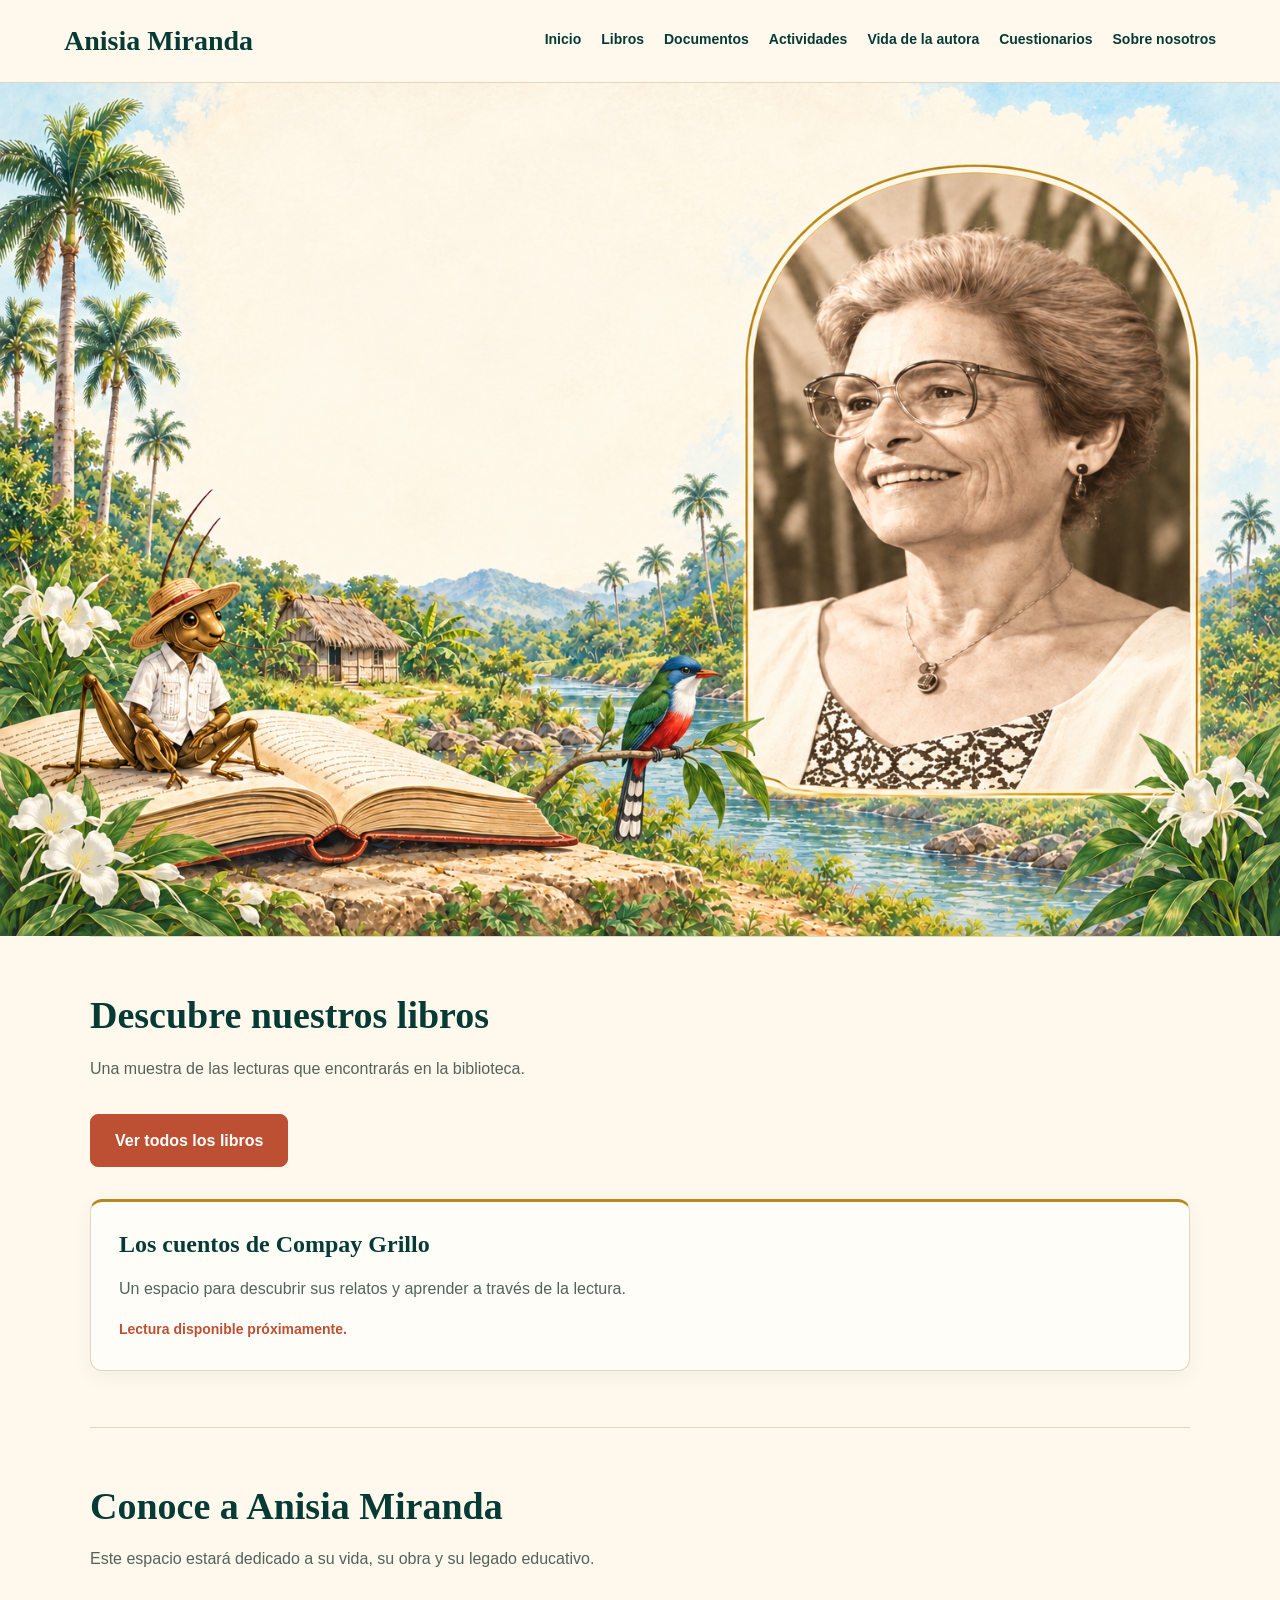
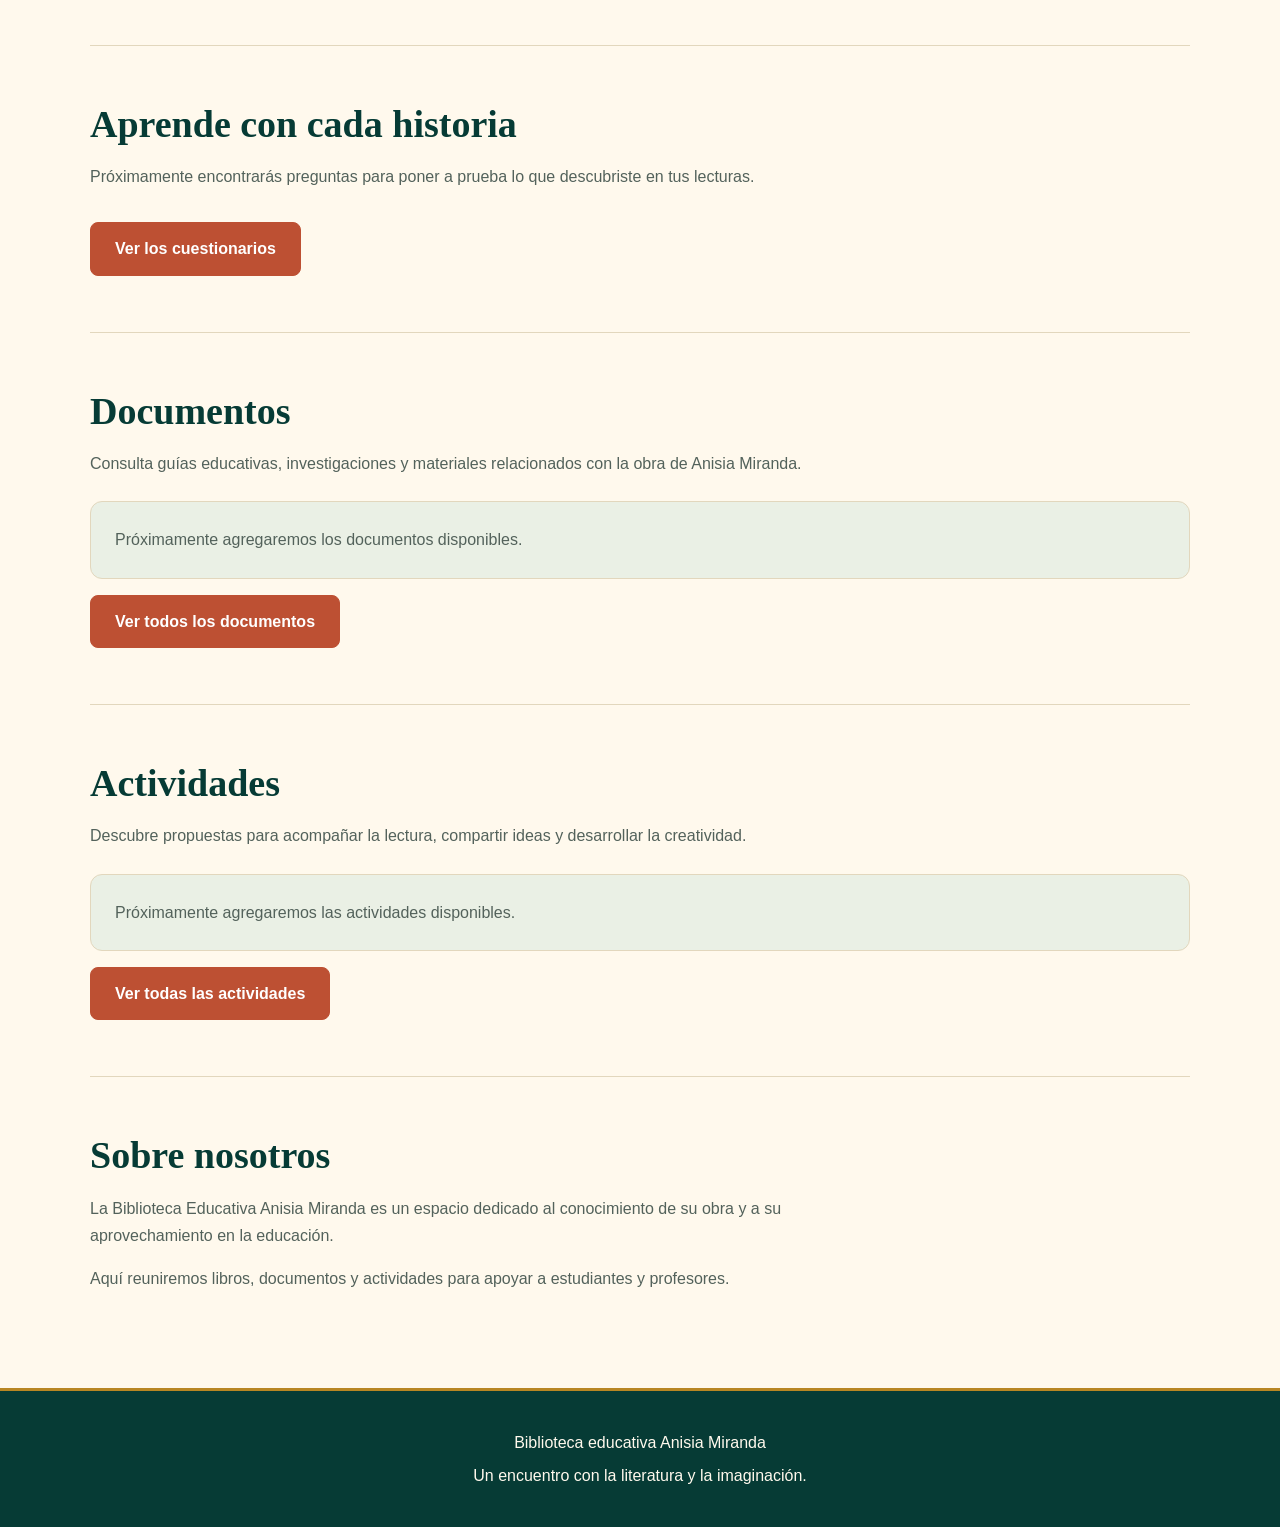
==== index.html @ e451b978 "Dashboard Initial" ====
<!DOCTYPE html>
<html lang="es">
<head>
    <meta charset="UTF-8">
    <meta name="viewport" content="width=device-width, initial-scale=1.0">
    <title>Biblioteca Anisia Miranda Fernandez</title>

    <!--Main CSS-->
    <link rel="stylesheet" href="css/style.css">

    <!-- Main JavaScript -->
    <script defer src="js/script.js"></script>

</head>
<body>
    <header>
        <a href="#inicio" class="logo">Anisia Miranda</a>

        <nav aria-label="Navegación principal">
            <a href="index.html" aria-current="page">Inicio</a>
            <a href="header/libros.html">Libros</a>
            <a href="header/documentos.html">Documentos</a>
            <a href="header/actividades.html">Actividades</a>
            <a href="index.html#autora">Vida de la autora</a>
            <a href="header/cuestionarios.html">Cuestionarios</a>
            <a href="index.html#nosotros">Sobre nosotros</a>
        </nav>
    </header>

    <main>
        <section id="inicio" class="hero">
            <img
                src="img/dashboard.png"
                alt="Anisia Miranda junto a un paisaje cubano con palmas,
                flores de mariposa blanca, un tocororo y Compay Grillo
                sentado sobre un libro."
                width="1536"
                height="1024"
            >
        </section>

        <section id="biblioteca">
            <h2>Descubre nuestros libros</h2>
            <p>Una muestra de las lecturas que encontrarás en la biblioteca.</p>
            <a href="libros.html" class="boton">Ver todos los libros</a>
            
        
            <div id="lista-libros" class="lista-libros">
                <article class="libro">
                    <h3>Los cuentos de Compay Grillo</h3>
                    <p>
                        Un espacio para descubrir sus relatos y aprender
                        a través de la lectura.
                    </p>
                    <p class="estado">Lectura disponible próximamente.</p>
                </article>
            </div>
        </section>


        <section id="autora">
            <h2>Conoce a Anisia Miranda</h2>
            <p>
                Este espacio estará dedicado a su vida, su obra
                y su legado educativo.
            </p>
        </section>


        <section id="cuestionarios">
            <h2>Aprende con cada historia</h2>
            <p>
                Próximamente encontrarás preguntas para poner
                a prueba lo que descubriste en tus lecturas.
            </p>
            <a href="header/cuestionarios.html" class="boton">Ver los cuestionarios</a>
        </section>
    
    
        <section id="documentos">
            <h2>Documentos</h2>
            <p>
                Consulta guías educativas, investigaciones y materiales
                relacionados con la obra de Anisia Miranda.
            </p>
            <div id="lista-documentos">
            <p>Próximamente agregaremos los documentos disponibles.</p>
            </div>
            <a href="header/documentos.html" class="boton">Ver todos los documentos</a>
        </section>

        <section id="actividades">
            <h2>Actividades</h2>
            <p>
                Descubre propuestas para acompañar la lectura,
                compartir ideas y desarrollar la creatividad.
            </p>
            <div id="lista-actividades">
                <p>Próximamente agregaremos las actividades disponibles.</p>
            </div>
            <a href="header/actividades.html" class="boton">Ver todas las actividades</a>
        </section>

        <section id="nosotros">
            <h2>Sobre nosotros</h2>
            <p>
                La Biblioteca Educativa Anisia Miranda es un espacio
                dedicado al conocimiento de su obra y a su aprovechamiento
                en la educación.
            </p>
            <p>
                Aquí reuniremos libros, documentos y actividades para
                apoyar a estudiantes y profesores.
            </p>
        </section>
    
    
    </main>

    <footer>
        <p>Biblioteca educativa Anisia Miranda</p>
        <p>Un encuentro con la literatura y la imaginación.</p>
    </footer>
    
</body>
</html>
---- css/style.css ----
/* Colores de la biblioteca */
:root {
  --fondo: #fff9ed;
  --papel: #fffdf7;
  --verde: #063b35;
  --verde-claro: #eaf0e5;
  --terracota: #bd5033;
  --terracota-oscuro: #9e4028;
  --dorado: #b88623;
  --texto: #183d35;
  --texto-secundario: #53625b;
  --borde: #e2d7bd;
}

/* Ajustes generales */
* {
  box-sizing: border-box;
}

body {
  margin: 0;
  background-color: var(--fondo);
  color: var(--texto);
  font-family: Arial, sans-serif;
  line-height: 1.7;
}

a {
  color: var(--verde);
}

a:focus-visible,
input:focus-visible,
button:focus-visible {
  outline: 3px solid var(--dorado);
  outline-offset: 4px;
}

/* Encabezado */
header {
  display: flex;
  justify-content: space-between;
  align-items: center;
  flex-wrap: wrap;
  gap: 20px;
  padding: 24px 5%;
  background-color: var(--fondo);
  border-bottom: 1px solid var(--borde);
}

.logo {
  color: var(--verde);
  font-family: Georgia, serif;
  font-size: 28px;
  font-weight: bold;
  line-height: 1.2;
  text-decoration: none;
}

/* Menú */
nav {
  display: flex;
  flex-wrap: wrap;
  gap: 12px 20px;
}

nav a {
  padding: 4px 0;
  color: var(--verde);
  border-bottom: 2px solid transparent;
  font-size: 14px;
  font-weight: bold;
  text-decoration: none;
}

nav a:hover {
  color: var(--terracota);
  border-bottom-color: var(--dorado);
}

/* Contenido */
main {
  width: 100%;
}

main > section {
  width: min(1100px, 90%);
  margin: 0 auto;
  padding: 56px 0;
  scroll-margin-top: 24px;
}

main > section + section {
  border-top: 1px solid var(--borde);
}

/* Imagen del dashboard */
main > #inicio.hero {
  width: 100%;
  max-width: none;
  margin: 0;
  padding: 0;
  background-color: var(--fondo);
  border: 0;
}

.hero img {
  display: block;
  width: 100%;
  height: auto;
}

/* Títulos y textos */
h1,
h2,
h3 {
  color: var(--verde);
  font-family: Georgia, serif;
  line-height: 1.2;
}

h1 {
  margin: 0 0 24px;
  font-size: clamp(36px, 6vw, 64px);
}

h2 {
  margin: 0 0 16px;
  font-size: clamp(28px, 4vw, 38px);
}

h3 {
  margin: 0 0 16px;
  font-size: 24px;
}

p {
  max-width: 720px;
  margin: 0 0 16px;
  color: var(--texto-secundario);
}

.etiqueta {
  color: var(--dorado);
  font-size: 13px;
  font-weight: bold;
  letter-spacing: 2px;
  text-transform: uppercase;
}

/* Botones */
.boton {
  display: inline-block;
  margin-top: 16px;
  padding: 12px 24px;
  background-color: var(--terracota);
  color: white;
  border: 1px solid var(--terracota);
  border-radius: 8px;
  font: inherit;
  font-weight: bold;
  text-align: center;
  text-decoration: none;
  cursor: pointer;
}

.boton:hover {
  background-color: var(--terracota-oscuro);
  border-color: var(--terracota-oscuro);
}

/* Buscador */
label {
  display: block;
  margin: 24px 0 8px;
  color: var(--verde);
  font-weight: bold;
}

input[type="search"] {
  width: 100%;
  max-width: 520px;
  padding: 14px 16px;
  background-color: var(--papel);
  color: var(--texto);
  border: 1px solid var(--borde);
  border-radius: 8px;
  font: inherit;
}

input[type="search"]::placeholder {
  color: var(--texto-secundario);
}

/* Catálogo de libros */
.lista-libros {
  display: grid;
  grid-template-columns: repeat(auto-fit, minmax(240px, 1fr));
  gap: 24px;
  margin-top: 32px;
}

.libro {
  padding: 28px;
  background-color: var(--papel);
  border: 1px solid var(--borde);
  border-top: 3px solid var(--dorado);
  border-radius: 12px;
  box-shadow: 0 6px 20px rgba(6, 59, 53, 0.05);
}

.libro img {
  display: block;
  width: 100%;
  height: auto;
  margin-bottom: 20px;
  border-radius: 6px;
}

.estado {
  margin-bottom: 0;
  color: var(--terracota);
  font-size: 14px;
  font-weight: bold;
}

/* Documentos y actividades */
#lista-documentos,
#lista-actividades {
  margin-top: 24px;
  padding: 24px;
  background-color: var(--verde-claro);
  border: 1px solid var(--borde);
  border-radius: 12px;
}

#lista-documentos p:last-child,
#lista-actividades p:last-child {
  margin-bottom: 0;
}

/* Pie de página */
footer {
  margin-top: 24px;
  padding: 32px 5%;
  background-color: var(--verde);
  border-top: 3px solid var(--dorado);
  text-align: center;
}

footer p {
  margin: 6px auto;
  color: var(--fondo);
}

footer a {
  color: var(--fondo);
}

/* Adaptación para teléfonos */
@media (max-width: 600px) {
  header {
    align-items: flex-start;
    flex-direction: column;
    padding: 20px;
  }

  .logo {
    font-size: 26px;
  }

  nav {
    gap: 10px 16px;
  }

  main > section {
    width: calc(100% - 40px);
    padding: 36px 0;
  }

  .lista-libros {
    grid-template-columns: 1fr;
  }

  .libro {
    padding: 24px;
  }
}
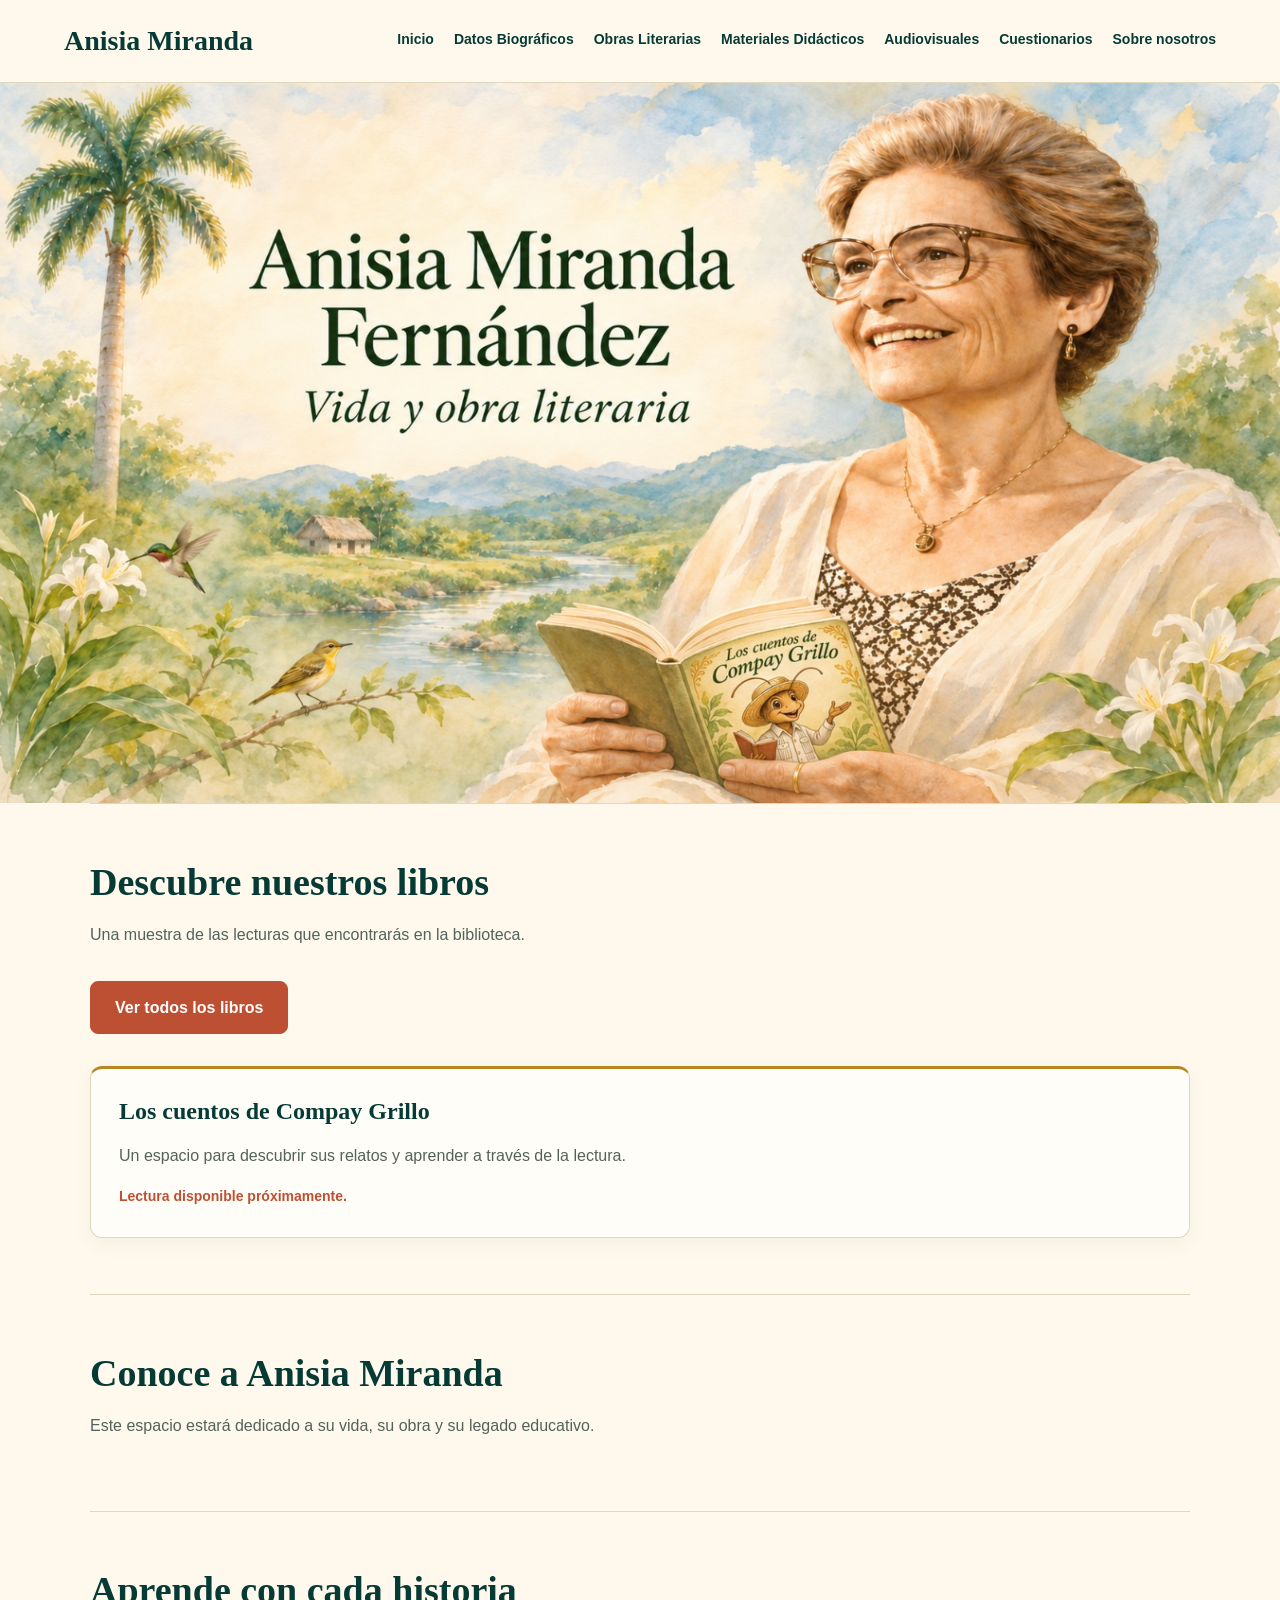
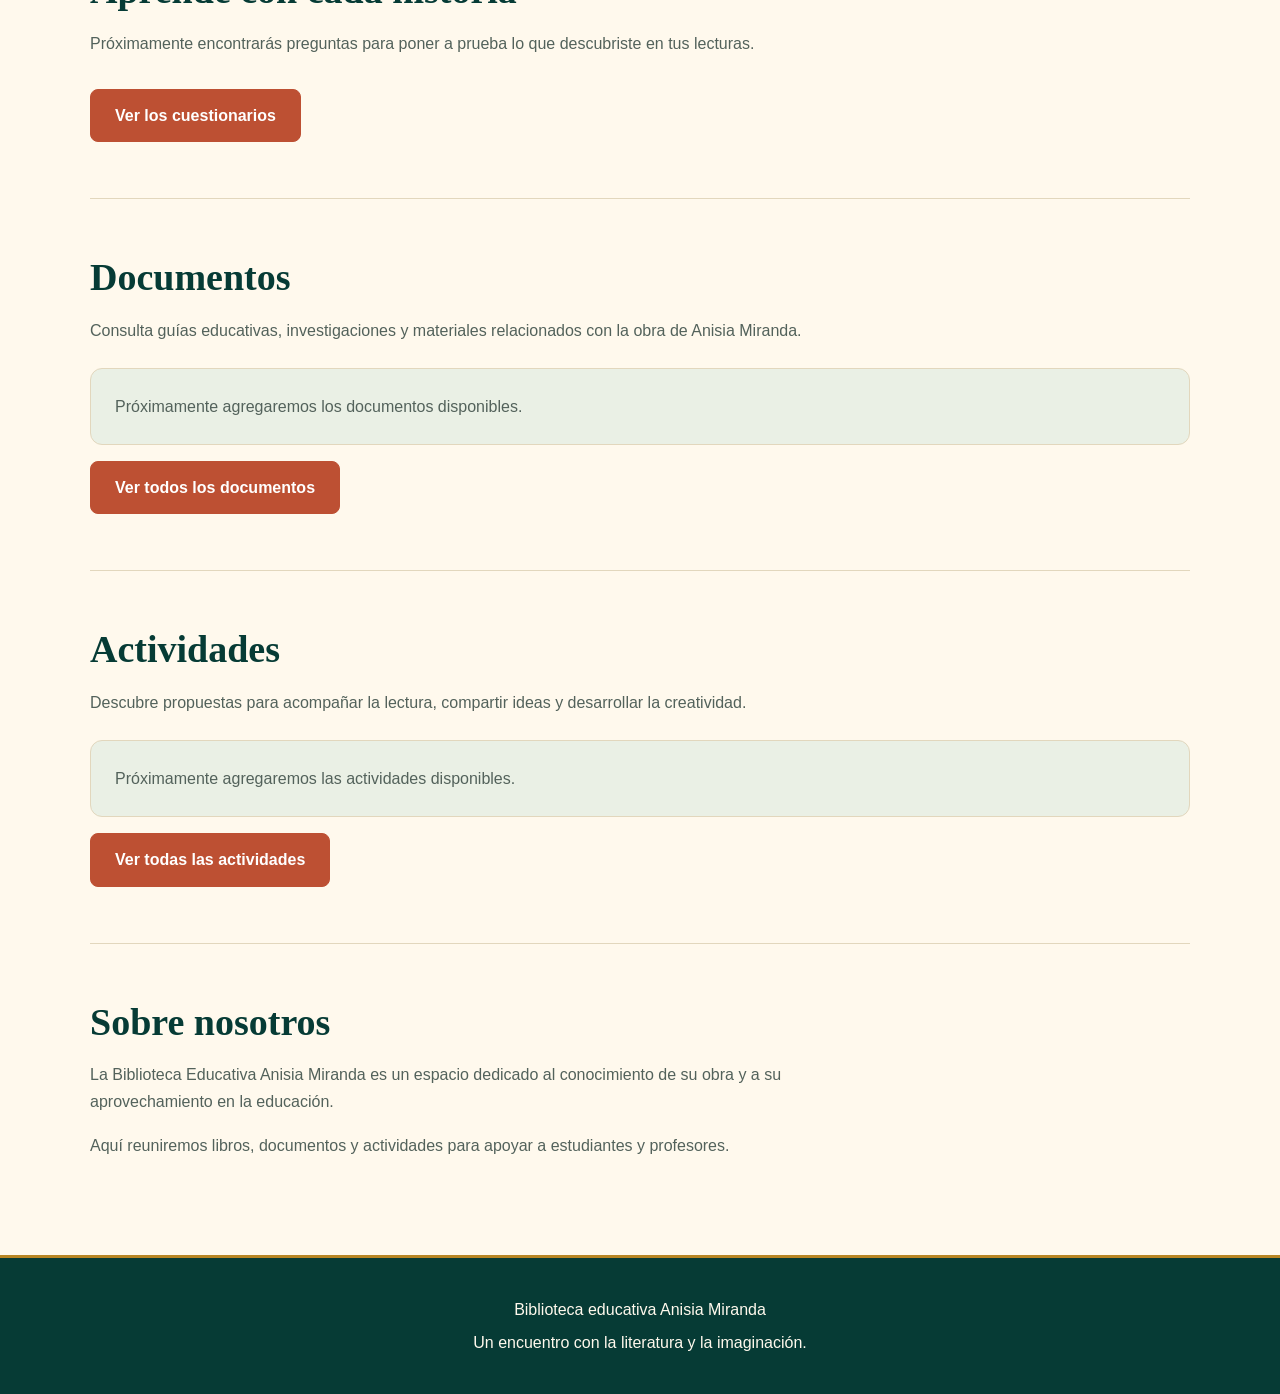
==== commit ee4c078f: "UPDATE FOR DASHBOARD" ====
--- a/index.html
+++ b/index.html
@@ -18,10 +18,12 @@
 
         <nav aria-label="Navegación principal">
             <a href="index.html" aria-current="page">Inicio</a>
-            <a href="header/libros.html">Libros</a>
-            <a href="header/documentos.html">Documentos</a>
-            <a href="header/actividades.html">Actividades</a>
-            <a href="index.html#autora">Vida de la autora</a>
+            <a href="index.html#autora">Datos Biográficos</a>
+            <a href="header/libros.html">Obras Literarias</a>
+            <a href="header/actividades.html">Materiales Didácticos</a>
+            <a href="header/documentos.html">Audiovisuales</a>
+            
+            
             <a href="header/cuestionarios.html">Cuestionarios</a>
             <a href="index.html#nosotros">Sobre nosotros</a>
         </nav>
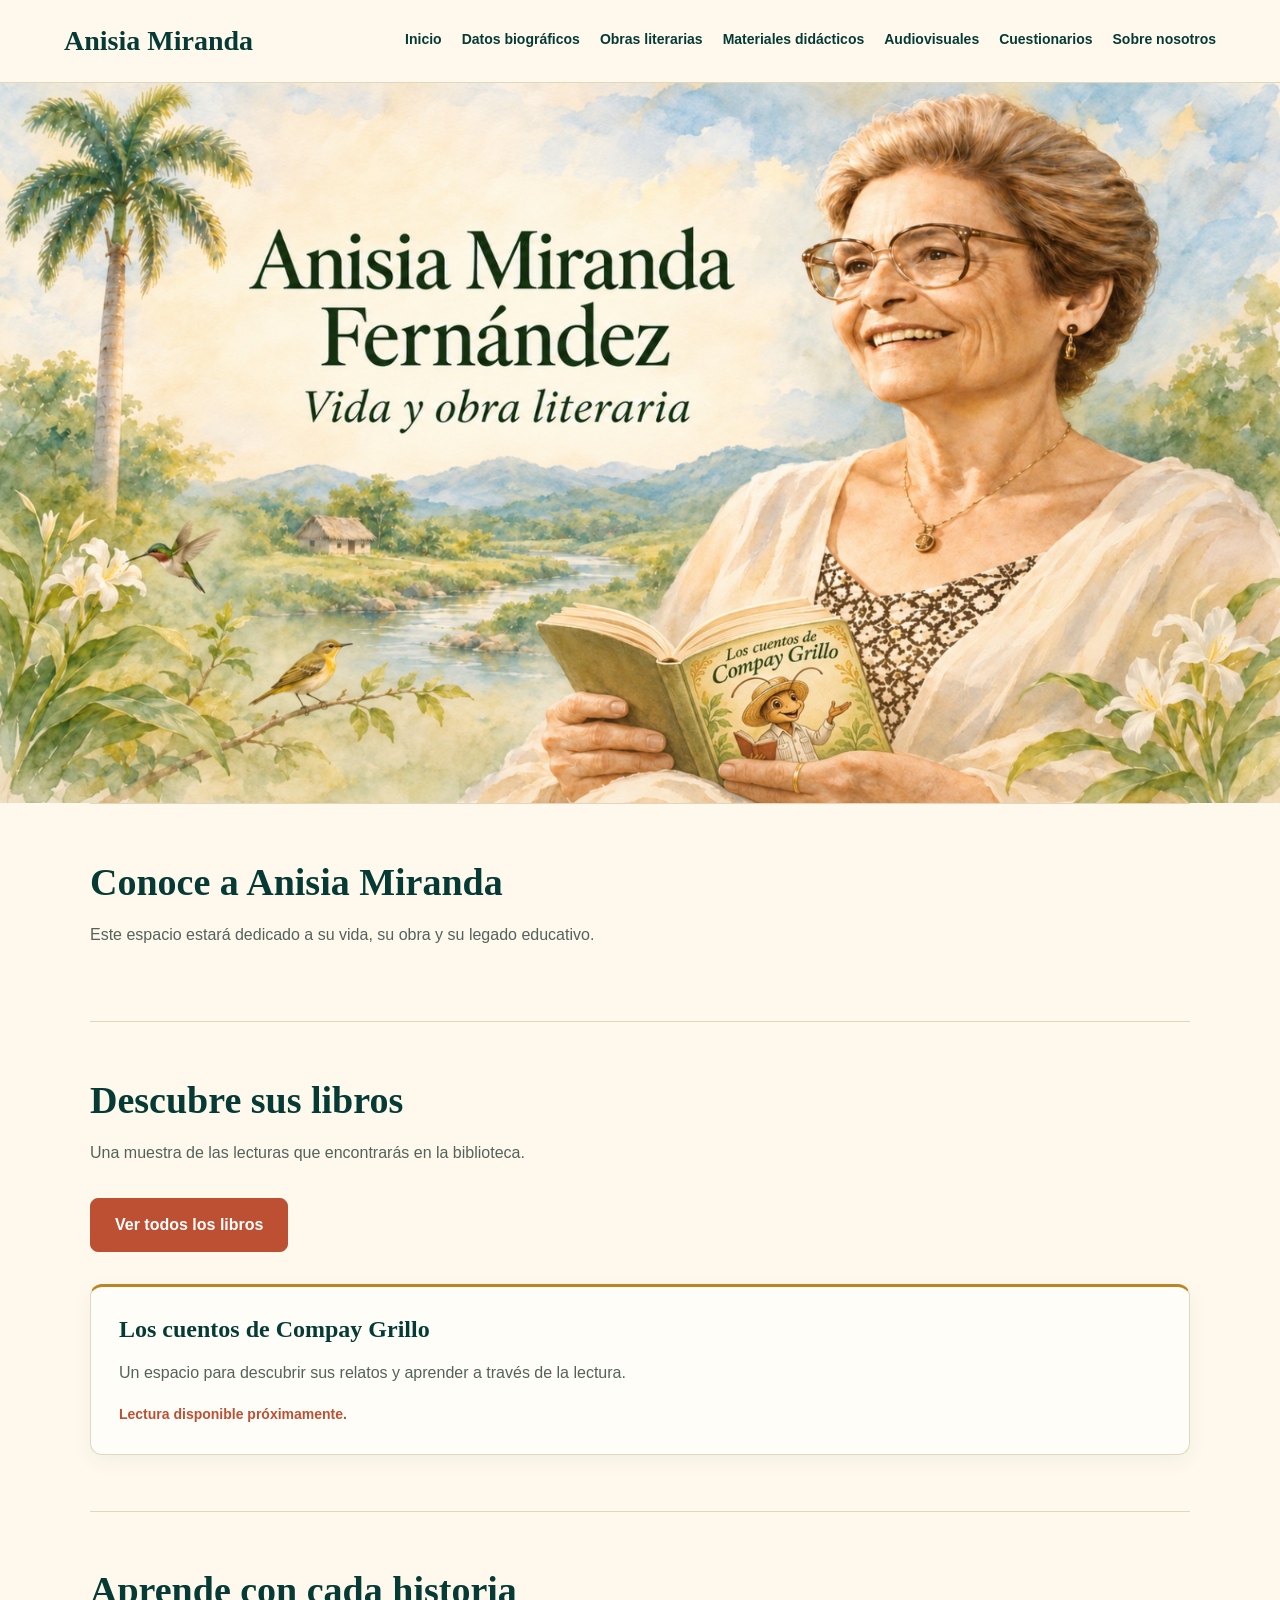
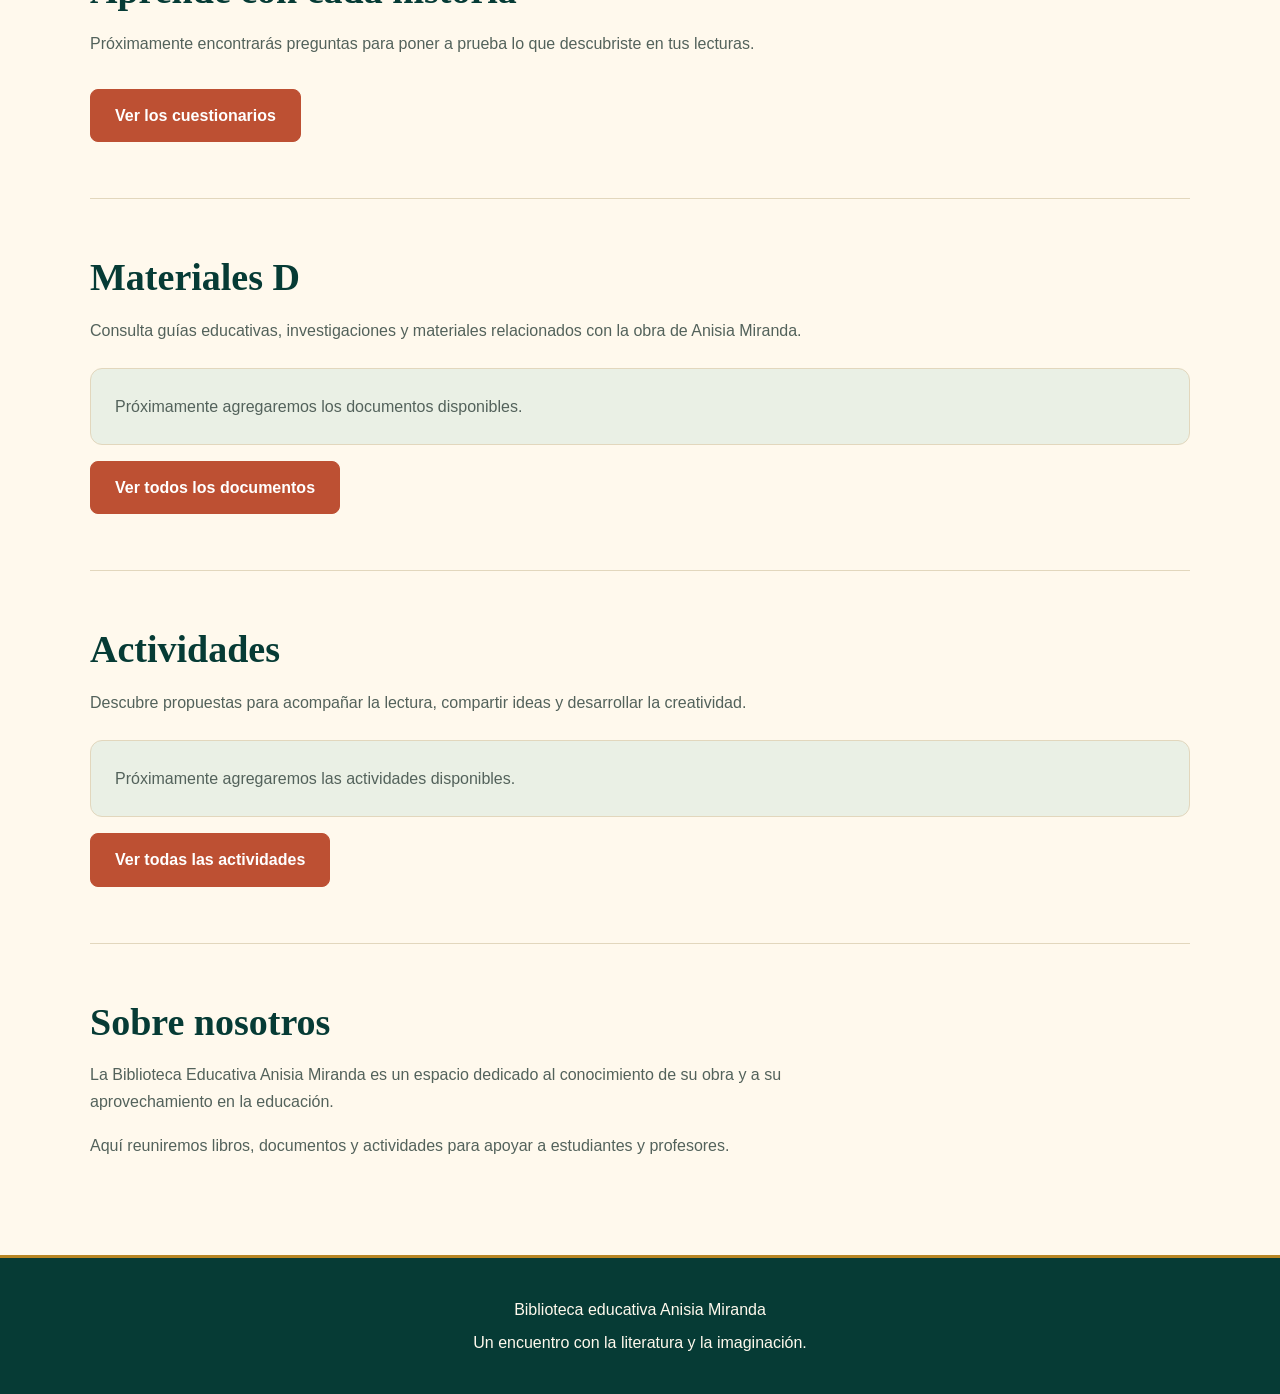
==== commit 94aaab3a: "Libro 1" ====
--- a/index.html
+++ b/index.html
@@ -18,12 +18,10 @@
 
         <nav aria-label="Navegación principal">
             <a href="index.html" aria-current="page">Inicio</a>
-            <a href="index.html#autora">Datos Biográficos</a>
-            <a href="header/libros.html">Obras Literarias</a>
-            <a href="header/actividades.html">Materiales Didácticos</a>
+            <a href="index.html#autora">Datos biográficos</a>
+            <a href="header/libros.html">Obras literarias</a>
+            <a href="header/actividades.html">Materiales didácticos</a>
             <a href="header/documentos.html">Audiovisuales</a>
-            
-            
             <a href="header/cuestionarios.html">Cuestionarios</a>
             <a href="index.html#nosotros">Sobre nosotros</a>
         </nav>
@@ -41,8 +39,18 @@
             >
         </section>
 
+        <section id="autora">
+            <h2>Conoce a Anisia Miranda</h2>
+            <p>
+                Este espacio estará dedicado a su vida, su obra
+                y su legado educativo.
+            </p>
+        </section>
+
+
+
         <section id="biblioteca">
-            <h2>Descubre nuestros libros</h2>
+            <h2>Descubre sus libros</h2>
             <p>Una muestra de las lecturas que encontrarás en la biblioteca.</p>
             <a href="libros.html" class="boton">Ver todos los libros</a>
             
@@ -60,13 +68,7 @@
         </section>
 
 
-        <section id="autora">
-            <h2>Conoce a Anisia Miranda</h2>
-            <p>
-                Este espacio estará dedicado a su vida, su obra
-                y su legado educativo.
-            </p>
-        </section>
+        
 
 
         <section id="cuestionarios">
@@ -80,7 +82,7 @@
     
     
         <section id="documentos">
-            <h2>Documentos</h2>
+            <h2>Materiales D</h2>
             <p>
                 Consulta guías educativas, investigaciones y materiales
                 relacionados con la obra de Anisia Miranda.
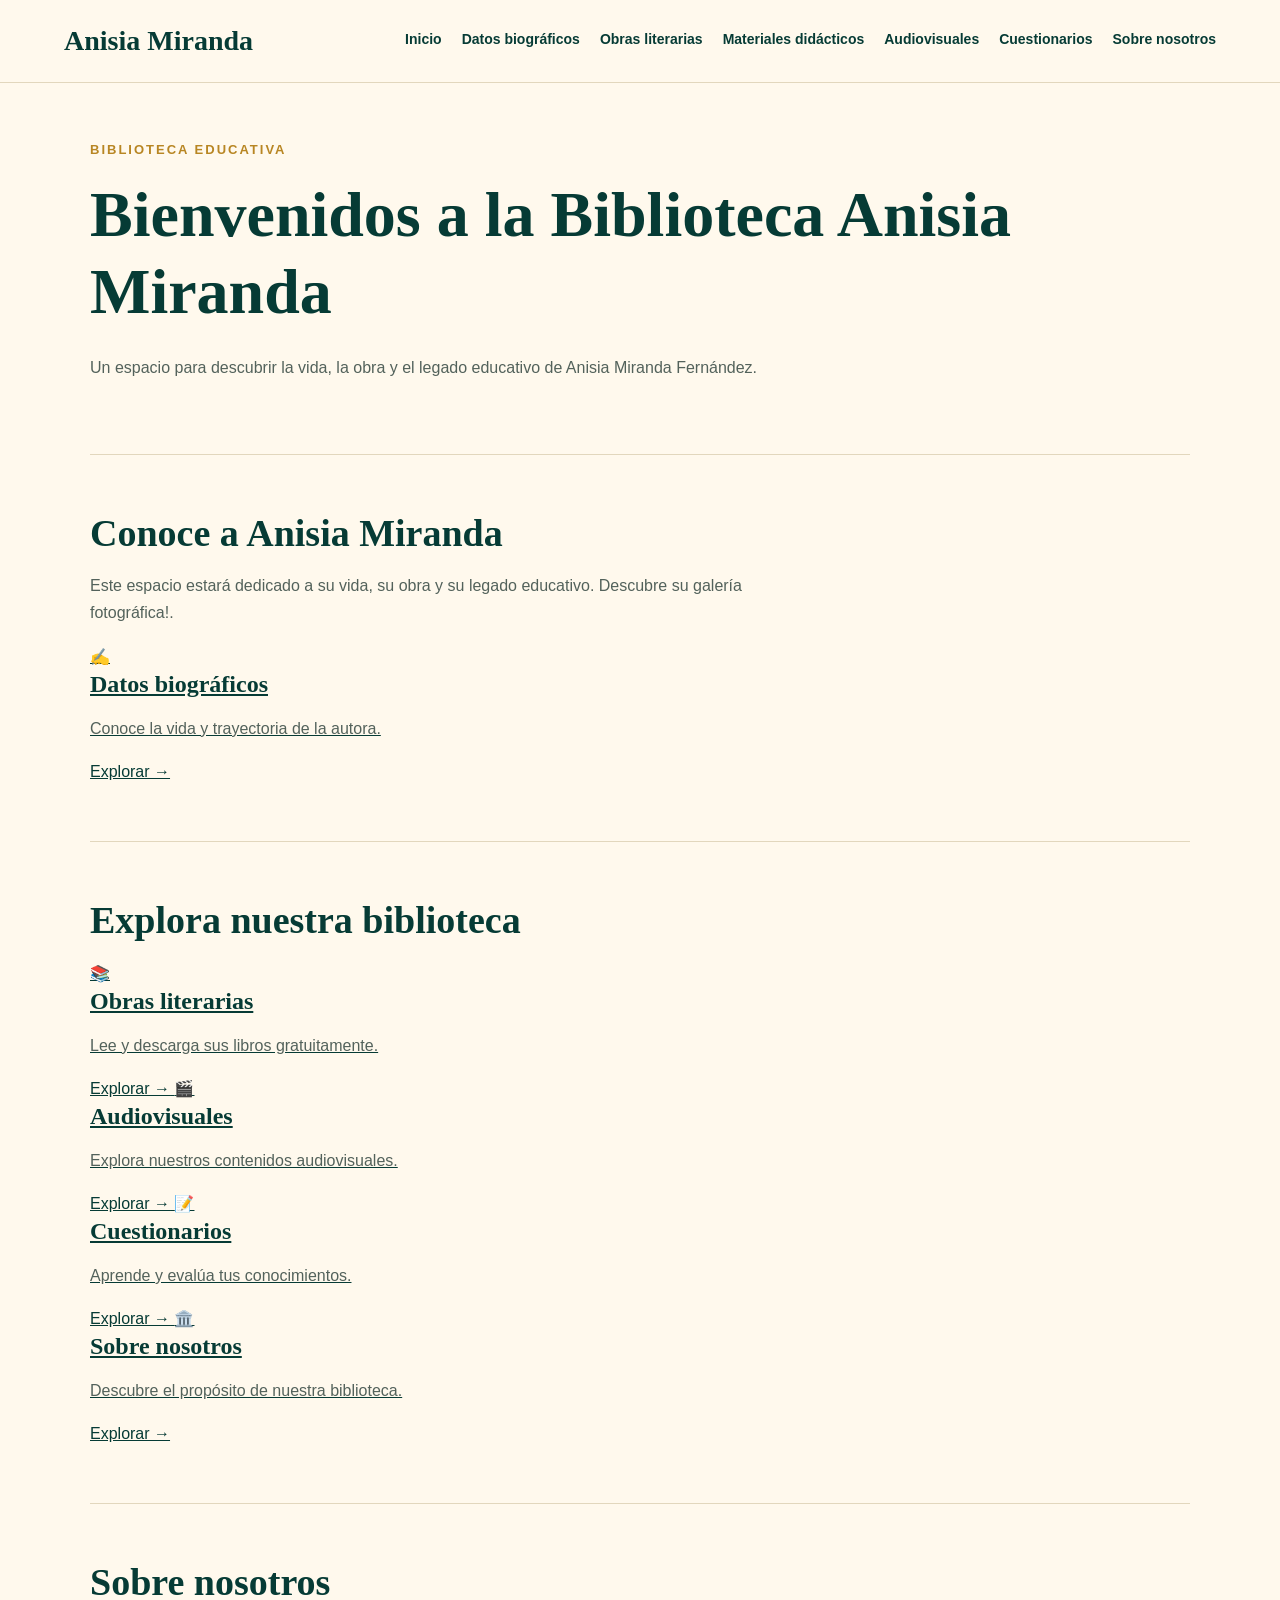
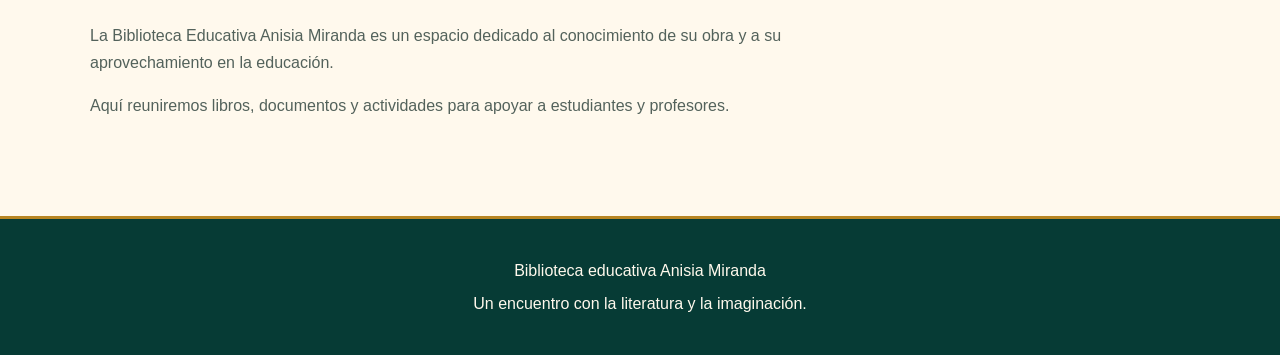
==== commit 10364511: "edit dashboard..Again" ====
--- a/index.html
+++ b/index.html
@@ -28,97 +28,87 @@
     </header>
 
     <main>
-        <section id="inicio" class="hero">
-            <img
-                src="img/dashboard.png"
-                alt="Anisia Miranda junto a un paisaje cubano con palmas,
-                flores de mariposa blanca, un tocororo y Compay Grillo
-                sentado sobre un libro."
-                width="1536"
-                height="1024"
-            >
+        <section class="biblioteca-inicio">
+            <p class="etiqueta">BIBLIOTECA EDUCATIVA</p>
+
+            <h1>Bienvenidos a la Biblioteca Anisia Miranda</h1>
+
+            <p>
+                Un espacio para descubrir la vida, la obra
+                y el legado educativo de Anisia Miranda Fernández.
+            </p>
         </section>
 
-        <section id="autora">
+        <section id="autora" class="autora-preview">
             <h2>Conoce a Anisia Miranda</h2>
             <p>
                 Este espacio estará dedicado a su vida, su obra
-                y su legado educativo.
+                y su legado educativo. Descubre su galería fotográfica!.
             </p>
+
+            <a href="header/biografia.html" class="dashboard-card">
+                <span class="dashboard-icon">✍️</span>
+                <h3>Datos biográficos</h3>
+                <p>Conoce la vida y trayectoria de la autora.</p>
+                <span class="dashboard-link">Explorar →</span>
+            </a>
+
         </section>
 
 
+        <!-- FUNCTIONAL DASHBOARD -->
+        <section class="dashboard-biblioteca">
 
-        <section id="biblioteca">
-            <h2>Descubre sus libros</h2>
-            <p>Una muestra de las lecturas que encontrarás en la biblioteca.</p>
-            <a href="libros.html" class="boton">Ver todos los libros</a>
-            
-        
-            <div id="lista-libros" class="lista-libros">
-                <article class="libro">
-                    <h3>Los cuentos de Compay Grillo</h3>
-                    <p>
-                        Un espacio para descubrir sus relatos y aprender
-                        a través de la lectura.
-                    </p>
-                    <p class="estado">Lectura disponible próximamente.</p>
-                </article>
+            <h2>Explora nuestra biblioteca</h2>
+
+            <div class="dashboard-grid"></div>
+
+                <a href="header/libros.html" class="dashboard-card">
+                    <span class="dashboard-icon">📚</span>
+                    <h3>Obras literarias</h3>
+                    <p>Lee y descarga sus libros gratuitamente.</p>
+                    <span class="dashboard-link">Explorar →</span>
+                </a>
+
+                <a href="header/documentos.html" class="dashboard-card">
+                    <span class="dashboard-icon">🎬</span>
+                    <h3>Audiovisuales</h3>
+                    <p>Explora nuestros contenidos audiovisuales.</p>
+                    <span class="dashboard-link">Explorar →</span>
+                </a>
+
+                <a href="header/cuestionarios.html" class="dashboard-card">
+                    <span class="dashboard-icon">📝</span>
+                    <h3>Cuestionarios</h3>
+                    <p>Aprende y evalúa tus conocimientos.</p>
+                    <span class="dashboard-link">Explorar →</span>
+                </a>
+
+                <a href="#nosotros" class="dashboard-card">
+                    <span class="dashboard-icon">🏛️</span>
+                    <h3>Sobre nosotros</h3>
+                    <p>Descubre el propósito de nuestra biblioteca.</p>
+                    <span class="dashboard-link">Explorar →</span>
+                </a>
+
             </div>
         </section>
 
+        <section id="nosotros" class="sobre-nosotros">
+            <h2>Sobre nosotros</h2>
 
-        
-
-
-        <section id="cuestionarios">
-            <h2>Aprende con cada historia</h2>
-            <p>
-                Próximamente encontrarás preguntas para poner
-                a prueba lo que descubriste en tus lecturas.
-            </p>
-            <a href="header/cuestionarios.html" class="boton">Ver los cuestionarios</a>
-        </section>
-    
-    
-        <section id="documentos">
-            <h2>Materiales D</h2>
-            <p>
-                Consulta guías educativas, investigaciones y materiales
-                relacionados con la obra de Anisia Miranda.
-            </p>
-            <div id="lista-documentos">
-            <p>Próximamente agregaremos los documentos disponibles.</p>
-            </div>
-            <a href="header/documentos.html" class="boton">Ver todos los documentos</a>
-        </section>
-
-        <section id="actividades">
-            <h2>Actividades</h2>
-            <p>
-                Descubre propuestas para acompañar la lectura,
-                compartir ideas y desarrollar la creatividad.
-            </p>
-            <div id="lista-actividades">
-                <p>Próximamente agregaremos las actividades disponibles.</p>
-            </div>
-            <a href="header/actividades.html" class="boton">Ver todas las actividades</a>
-        </section>
-
-        <section id="nosotros">
-            <h2>Sobre nosotros</h2>
             <p>
                 La Biblioteca Educativa Anisia Miranda es un espacio
-                dedicado al conocimiento de su obra y a su aprovechamiento
-                en la educación.
+                dedicado al conocimiento de su obra y a su
+                aprovechamiento en la educación.
             </p>
+
             <p>
                 Aquí reuniremos libros, documentos y actividades para
                 apoyar a estudiantes y profesores.
             </p>
         </section>
-    
-    
+
     </main>
 
     <footer>
@@ -127,4 +117,5 @@
     </footer>
     
 </body>
-</html>+</html>
+        
--- a/css/style.css
+++ b/css/style.css
@@ -285,4 +285,101 @@
   .libro {
     padding: 24px;
   }
-}+}
+
+/* Books catalog layout */
+#books-container {
+  display: grid;
+  grid-template-columns: repeat(auto-fit, minmax(220px, 1fr));
+  gap: 25px;
+  margin-top: 30px;
+}
+
+/* Individual book card */
+.book-card {
+  background: #fffdf8;
+  padding: 20px;
+  border-radius: 12px;
+  text-align: center;
+  box-shadow: 0 4px 12px rgba(0, 0, 0, 0.08);
+}
+
+/* Book cover size */
+.book-card img {
+  width: 160px;
+  height: 220px;
+  object-fit: contain;
+  display: block;
+  margin: 0 auto 15px;
+}
+
+/* Book titles */
+.book-card h3 {
+  font-size: 20px;
+  color: #003b35;
+  margin-bottom: 10px;
+}
+
+/* Book information */
+.book-card p {
+  font-size: 14px;
+  margin-bottom: 10px;
+}
+
+/* Read and download links */
+.book-card a {
+  display: inline-block;
+  padding: 10px 12px;
+  margin: 5px;
+  background: #003b35;
+  color: white;
+  border-radius: 7px;
+  text-decoration: none;
+}
+
+.book-card a:hover {
+  background: #bd7b16;
+}
+
+
+
+/* Biography section */
+
+.biografia {
+  max-width: 900px;
+  margin: 40px auto;
+  padding: 40px;
+  background: #fffaf0;
+  border-radius: 16px;
+  border: 1px solid #e5d9c5;
+}
+
+.biografia h2 {
+  color: #003b35;
+  font-size: 36px;
+  margin-bottom: 25px;
+}
+
+.biografia h3 {
+  color: #003b35;
+  font-size: 23px;
+  margin-top: 30px;
+  margin-bottom: 12px;
+}
+
+.biografia p {
+  color: #40534b;
+  font-size: 17px;
+  line-height: 1.9;
+  margin-bottom: 18px;
+}
+
+@media (max-width: 600px) {
+  .biografia {
+    padding: 22px;
+  }
+
+  .biografia h2 {
+    font-size: 28px;
+  }
+}
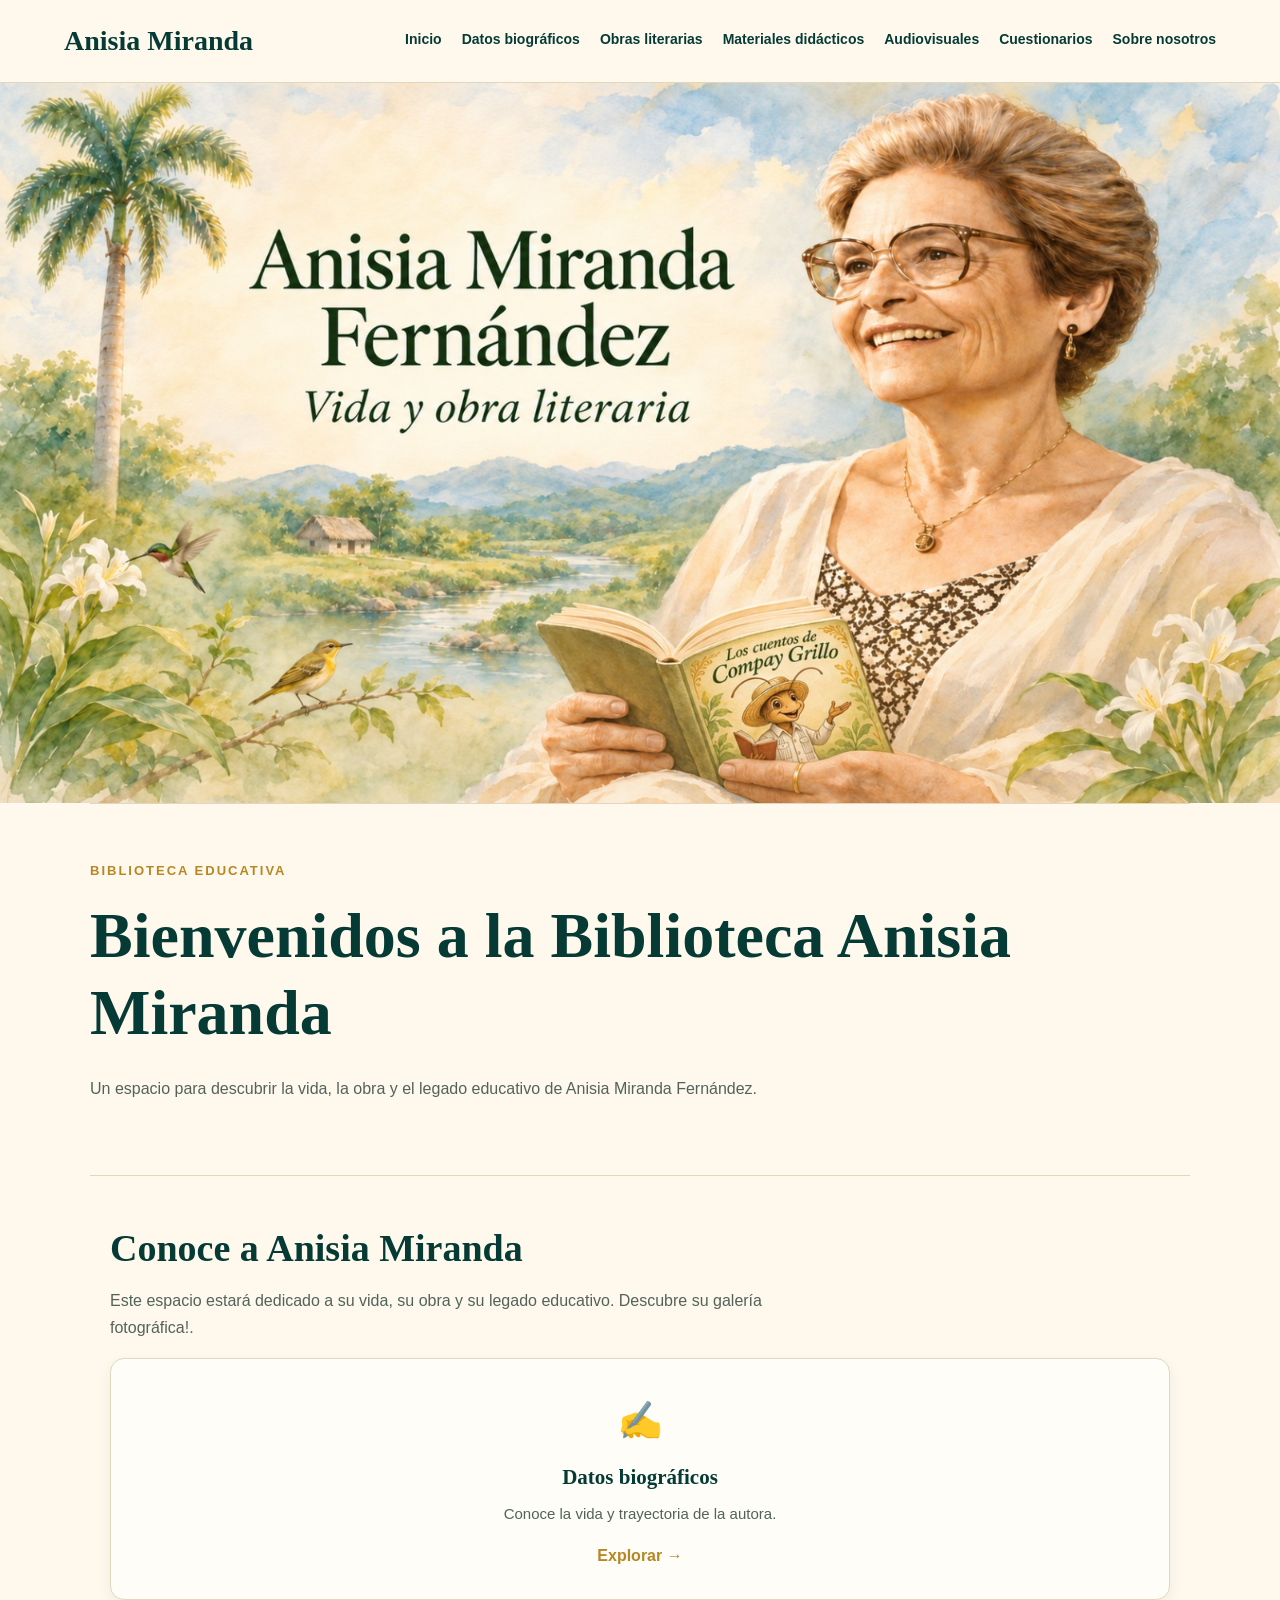
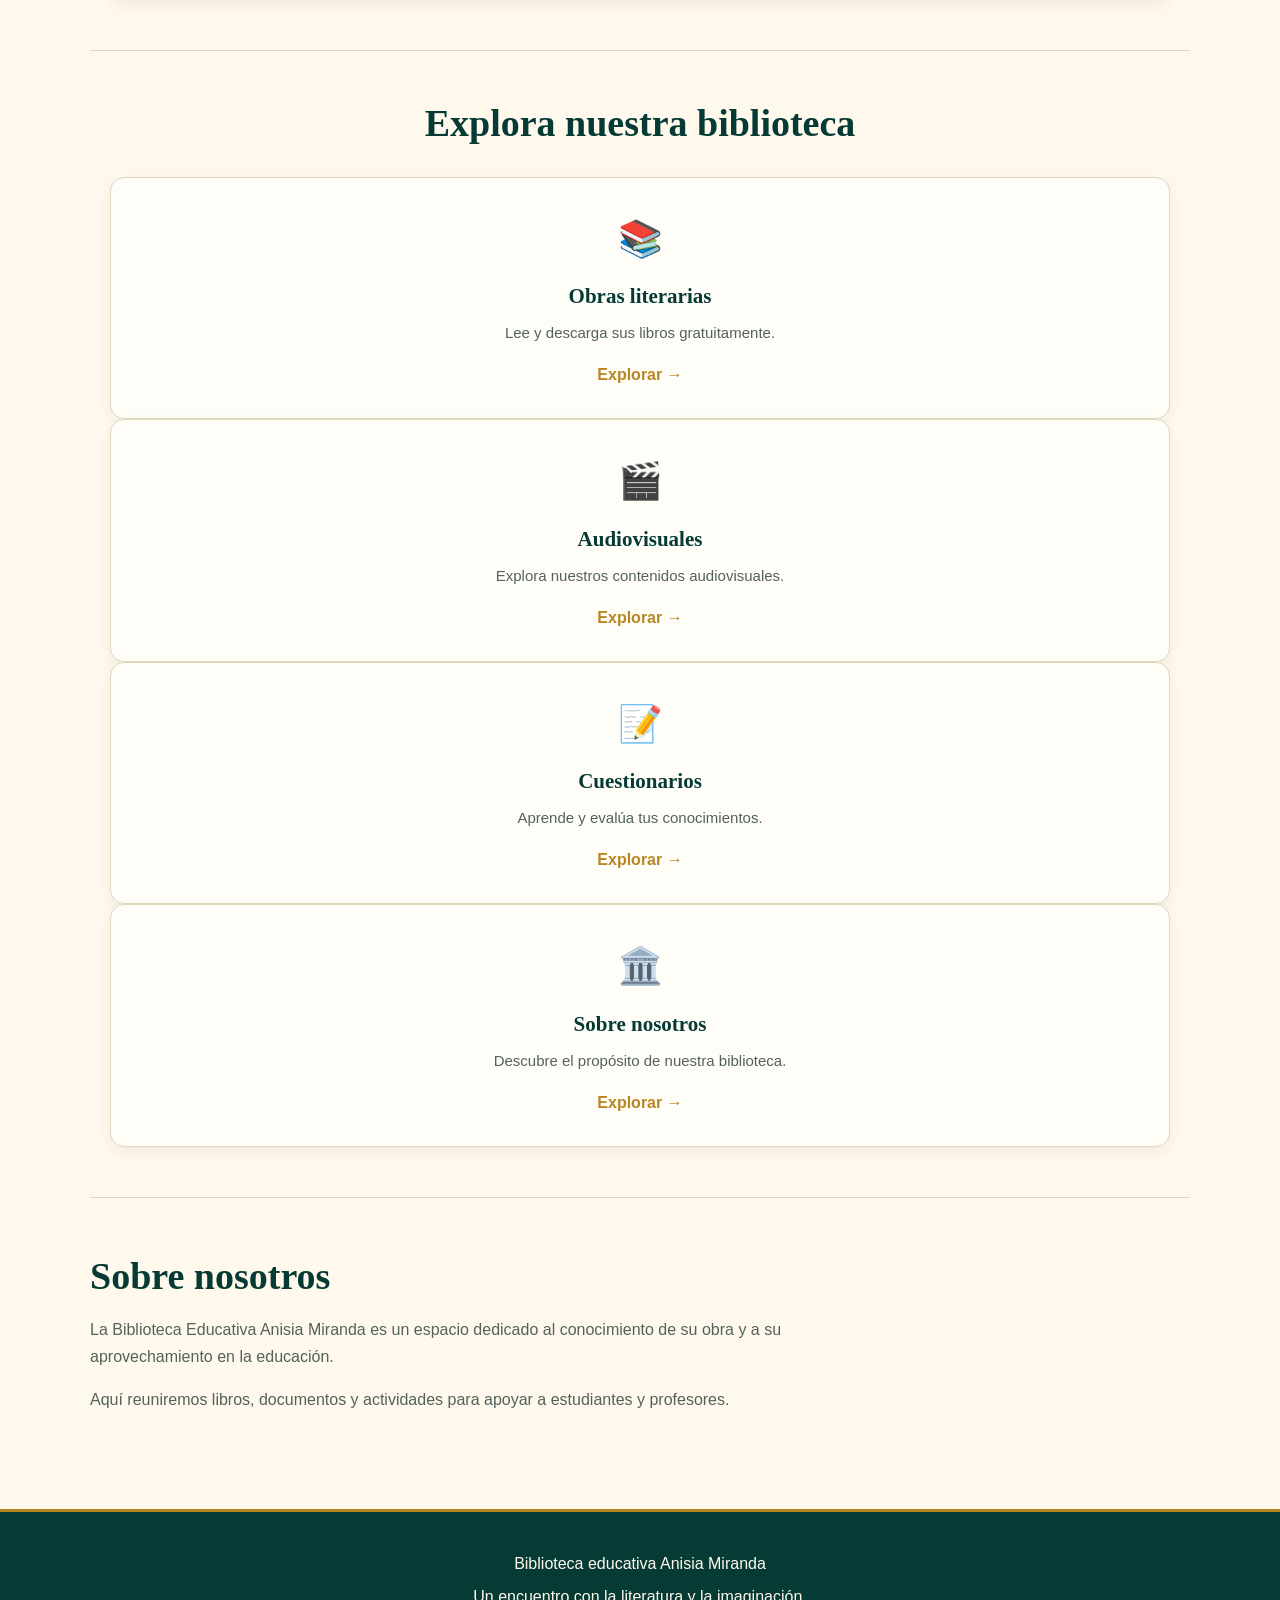
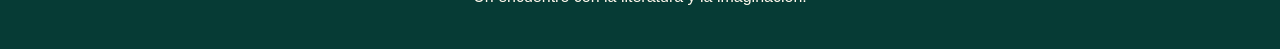
==== commit 9c09e307: "Last monday 11-09" ====
--- a/index.html
+++ b/index.html
@@ -28,6 +28,16 @@
     </header>
 
     <main>
+
+        <!-- ORIGINAL DASHBOARD IMAGE -->
+        <section id="inicio" class="hero">
+        <img
+            src="img/dashboard.png"
+            alt="Biblioteca Anisia Miranda"
+            class="dashboard-image"
+        >
+        </section>
+
         <section class="biblioteca-inicio">
             <p class="etiqueta">BIBLIOTECA EDUCATIVA</p>
 
--- a/css/style.css
+++ b/css/style.css
@@ -383,3 +383,206 @@
     font-size: 28px;
   }
 }
+
+
+/* ===================================
+   ORIGINAL DASHBOARD IMAGE
+=================================== */
+
+main > #inicio.hero {
+  width: 100%;
+  max-width: none;
+  margin: 0;
+  padding: 0;
+  border: none;
+}
+
+.hero .dashboard-image,
+.hero img {
+  display: block;
+  width: 100%;
+  max-width: 100%;
+  height: auto;
+  object-fit: contain;
+}
+
+
+/* ===================================
+   FUNCTIONAL DASHBOARD CARDS
+=================================== */
+
+.dashboard-biblioteca {
+  max-width: 1200px;
+  margin: 0 auto;
+  padding: 50px 20px;
+}
+
+.dashboard-biblioteca h2 {
+  text-align: center;
+  margin-bottom: 30px;
+}
+
+.dashboard-grid {
+  display: grid;
+  grid-template-columns: repeat(3, minmax(0, 1fr));
+  gap: 24px;
+}
+
+.dashboard-card {
+  display: flex;
+  flex-direction: column;
+  align-items: center;
+  text-align: center;
+  padding: 30px 20px;
+  background: var(--papel);
+  border: 1px solid var(--borde);
+  border-radius: 14px;
+  color: var(--verde);
+  text-decoration: none;
+  box-shadow: 0 5px 15px rgba(0,0,0,0.06);
+  transition: transform 0.2s, box-shadow 0.2s;
+}
+
+.dashboard-card:hover {
+  transform: translateY(-5px);
+  box-shadow: 0 10px 25px rgba(0,0,0,0.12);
+}
+
+.dashboard-icon {
+  font-size: 36px;
+  margin-bottom: 15px;
+}
+
+.dashboard-card h3 {
+  font-size: 21px;
+  margin-bottom: 12px;
+}
+
+.dashboard-card p {
+  font-size: 15px;
+  line-height: 1.6;
+}
+
+.dashboard-link {
+  margin-top: auto;
+  color: var(--dorado);
+  font-weight: bold;
+}
+
+
+/* ===================================
+   BIOGRAPHY PDF PAGE
+=================================== */
+
+.pagina-biografia {
+  max-width: 1050px;
+  margin: 0 auto;
+  padding: 50px 20px;
+  text-align: center;
+}
+
+.pagina-biografia h1 {
+  font-size: 42px;
+}
+
+.visor-biografia {
+  margin: 30px auto;
+  background: white;
+  border: 1px solid var(--borde);
+  border-radius: 12px;
+  overflow: hidden;
+}
+
+.visor-biografia iframe {
+  display: block;
+  width: 100%;
+  height: 750px;
+  border: none;
+}
+
+.boton-biografia {
+  display: inline-block;
+  padding: 12px 20px;
+  margin: 8px;
+  background: var(--verde);
+  color: white;
+  border-radius: 8px;
+  text-decoration: none;
+}
+
+.boton-biografia:hover {
+  background: var(--terracota);
+}
+
+
+/* ===================================
+   BIOGRAPHY PHOTO GALLERY
+=================================== */
+
+.autora-preview {
+  max-width: 1100px;
+  margin: 0 auto;
+  padding: 50px 20px;
+}
+
+.galeria-autora {
+  max-width: 1100px;
+  margin: 40px auto;
+  padding: 30px 20px;
+  text-align: center;
+}
+
+.galeria-grid {
+  display: grid;
+  grid-template-columns: repeat(3, minmax(0, 1fr));
+  gap: 20px;
+  margin-top: 30px;
+}
+
+.galeria-grid a {
+  display: block;
+  overflow: hidden;
+  border-radius: 12px;
+}
+
+.galeria-grid img {
+  display: block;
+  width: 100%;
+  height: 240px;
+  object-fit: cover;
+  transition: transform 0.3s;
+}
+
+.galeria-grid a:hover img {
+  transform: scale(1.05);
+}
+
+
+/* ===================================
+   RESPONSIVE DESIGN
+=================================== */
+
+@media (max-width: 850px) {
+  .dashboard-grid {
+    grid-template-columns: repeat(2, minmax(0, 1fr));
+  }
+
+  .galeria-grid {
+    grid-template-columns: repeat(2, minmax(0, 1fr));
+  }
+}
+
+@media (max-width: 550px) {
+  .dashboard-grid,
+  .galeria-grid {
+    grid-template-columns: 1fr;
+  }
+
+  .pagina-biografia h1 {
+    font-size: 30px;
+  }
+
+  .visor-biografia iframe {
+    height: 550px;
+  }
+}
